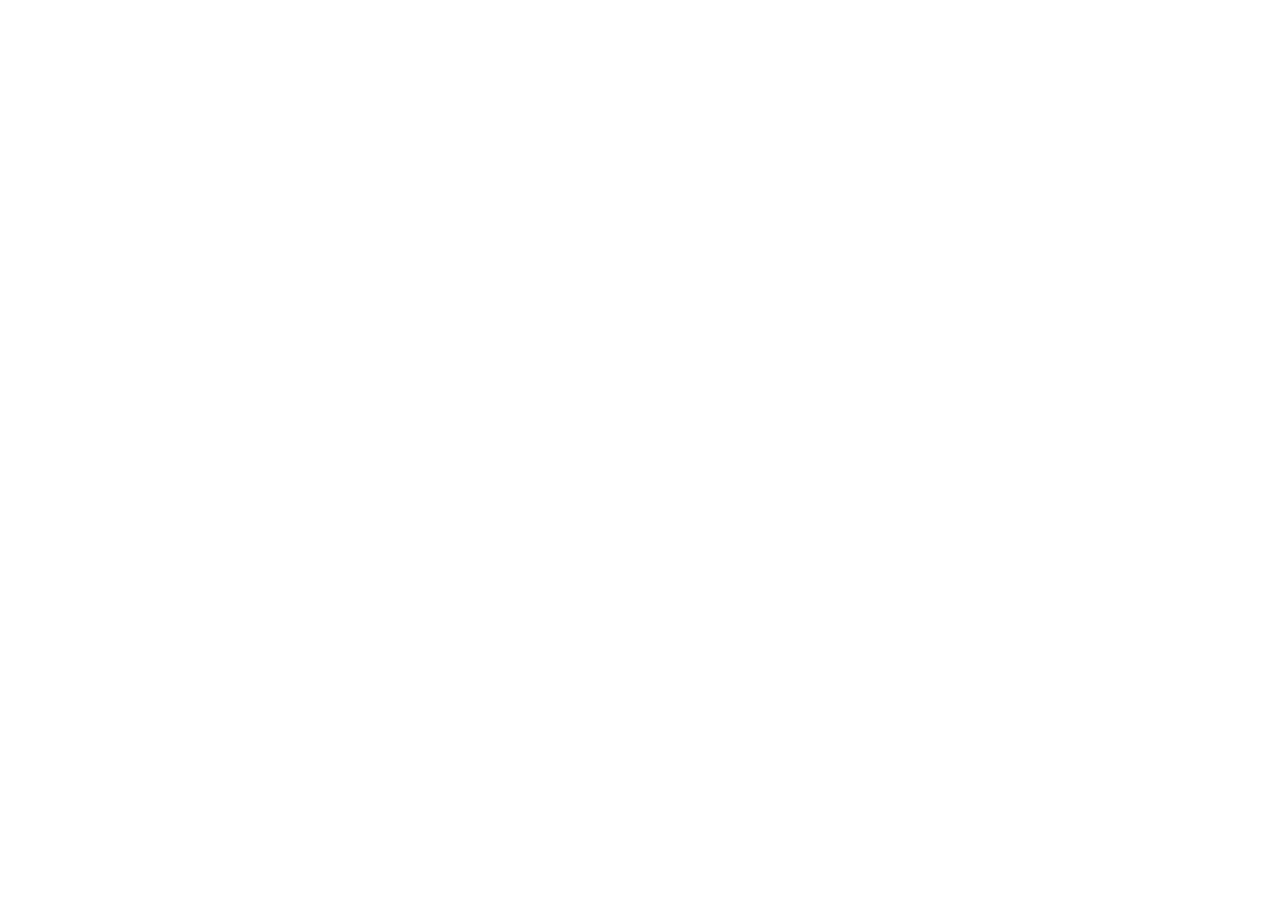
==== daitails.html @ 0fb294c4 "chore: setup project structure" ====
<!DOCTYPE html>
<html lang="fr">
<head>
    <meta charset="UTF-8">
    <meta name="viewport" content="width=device-width, initial-scale=1.0">
    <title>Document</title>
    <link rel="stylesheet" href="style.css">
</head>
<body>
 
    <script src="script.js"></script>
</body>
</html>
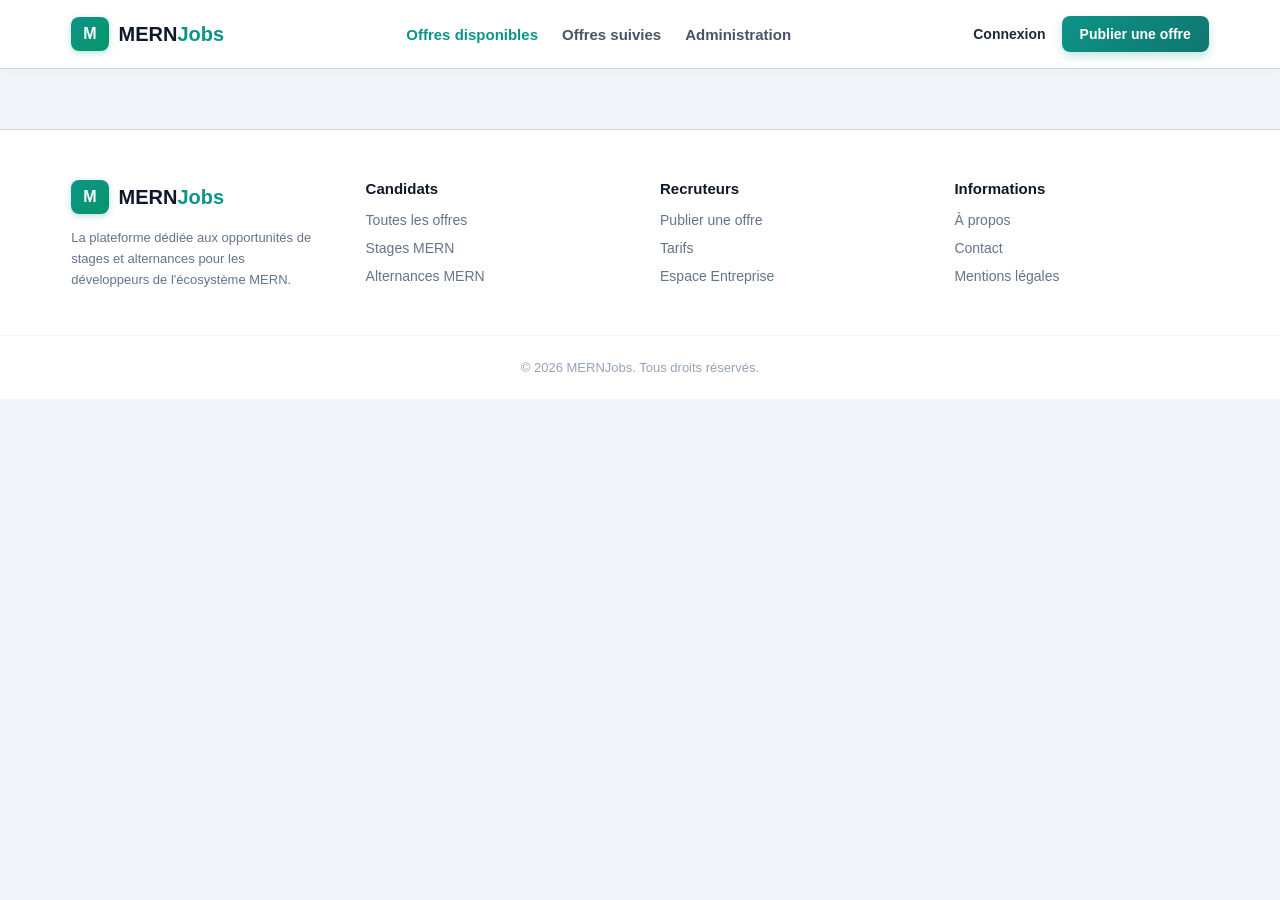
==== commit f4259a3c: "add nav and fotter to all pages" ====
--- a/daitails.html
+++ b/daitails.html
@@ -7,7 +7,62 @@
     <link rel="stylesheet" href="style.css">
 </head>
 <body>
- 
+    <header class="header">
+    <div class="container navbar">
+        <div class="logo-brand">
+            <span class="logo-icon">M</span>
+            <span class="logo-text">MERN<span>Jobs</span></span>
+        </div>
+        <nav class="nav-links">
+            <a href="/index.html" class="active">Offres disponibles</a>
+            <a href="/suivies.html">Offres suivies</a>
+            <a href="/deposer.html">Administration</a>
+        </nav>
+        <div class="nav-actions">
+            <a href="#" class="btn-link">Connexion</a>
+            <a href="#" class="btn-primary">Publier une offre</a>
+        </div>
+    </div>
+</header>
+    <main></main>
+ <footer class="footer">
+    <div class="container footer-content">
+        <div class="footer-col">
+            <div class="logo-brand">
+                <span class="logo-icon">M</span>
+                <span class="logo-text">MERN<span>Jobs</span></span>
+            </div>
+            <p class="footer-desc">La plateforme dédiée aux opportunités de stages et alternances pour les développeurs de l'écosystème MERN.</p>
+        </div>
+        <div class="footer-col">
+            <h4>Candidats</h4>
+            <ul>
+                <li><a href="#">Toutes les offres</a></li>
+                <li><a href="#">Stages MERN</a></li>
+                <li><a href="#">Alternances MERN</a></li>
+            </ul>
+        </div>
+        <div class="footer-col">
+            <h4>Recruteurs</h4>
+            <ul>
+                <li><a href="#">Publier une offre</a></li>
+                <li><a href="#">Tarifs</a></li>
+                <li><a href="#">Espace Entreprise</a></li>
+            </ul>
+        </div>
+        <div class="footer-col">
+            <h4>Informations</h4>
+            <ul>
+                <li><a href="#">À propos</a></li>
+                <li><a href="#">Contact</a></li>
+                <li><a href="#">Mentions légales</a></li>
+            </ul>
+        </div>
+    </div>
+    <div class="footer-bottom">
+        <p>© 2026 MERNJobs. Tous droits réservés.</p>
+    </div>
+</footer>
     <script src="script.js"></script>
 </body>
 </html>
--- a/style.css
+++ b/style.css
@@ -0,0 +1,484 @@
+* {
+    box-sizing: border-box;
+    margin: 0;
+    padding: 0;
+    font-family: Arial, sans-serif;
+}
+
+body {
+    background-color: #f1f5f9;
+    color: #0f172a;
+}
+
+.container {
+    width: 92%;
+    max-width: 1600px;
+    margin: 0 auto;
+    padding: 0 20px;
+}
+
+/* Navigation Header */
+.header {
+    background-color: #ffffff;
+    border-bottom: 1px solid #cbd5e1;
+    padding: 16px 0;
+    margin-bottom: 35px;
+    box-shadow: 0 2px 10px rgba(0, 0, 0, 0.03);
+}
+
+.navbar {
+    display: flex;
+    justify-content: space-between;
+    align-items: center;
+}
+
+.logo-brand {
+    display: flex;
+    align-items: center;
+    gap: 10px;
+}
+
+.logo-icon {
+    background: linear-gradient(135deg, #0d9488, #059669);
+    color: #ffffff;
+    font-weight: bold;
+    padding: 8px 12px;
+    border-radius: 8px;
+    font-size: 16px;
+    box-shadow: 0 2px 6px rgba(13, 148, 136, 0.3);
+}
+
+.logo-text {
+    font-weight: 800;
+    font-size: 20px;
+    color: #0f172a;
+}
+
+.logo-text span {
+    color: #0d9488;
+}
+
+.nav-links {
+    display: flex;
+    gap: 24px;
+}
+
+.nav-links a {
+    text-decoration: none;
+    color: #475569;
+    font-size: 15px;
+    font-weight: 600;
+    transition: color 0.2s ease;
+}
+
+.nav-links a.active, .nav-links a:hover {
+    color: #0d9488;
+}
+
+.nav-actions {
+    display: flex;
+    align-items: center;
+    gap: 16px;
+}
+
+.btn-link {
+    text-decoration: none;
+    color: #1e293b;
+    font-size: 14px;
+    font-weight: 700;
+}
+
+.btn-primary {
+    text-decoration: none;
+    background: linear-gradient(135deg, #0d9488, #0f766e);
+    color: #ffffff;
+    padding: 10px 18px;
+    border-radius: 8px;
+    font-size: 14px;
+    font-weight: bold;
+    box-shadow: 0 4px 10px rgba(13, 148, 136, 0.25);
+    transition: all 0.2s ease;
+}
+
+.btn-primary:hover {
+    background: linear-gradient(135deg, #0f766e, #115e59);
+    box-shadow: 0 6px 16px rgba(13, 148, 136, 0.35);
+    transform: translateY(-2px);
+}
+
+/* Section Principale */
+main {
+    margin-bottom: 60px;
+}
+
+h1 {
+    font-family: 'Inter', sans-serif;
+    font-size: 46px;
+    font-weight: 900;
+    letter-spacing: -1.2px;
+    line-height: 1.15;
+    margin-bottom: 28px;
+    color: #0f172a;
+    text-shadow: 0 4px 12px rgba(15, 23, 42, 0.08);
+}
+
+h1 span {
+    background: linear-gradient(135deg, #0d9488 0%, #059669 100%);
+    -webkit-background-clip: text;
+    -webkit-text-fill-color: transparent;
+    display: inline-block;
+    filter: drop-shadow(0 2px 8px rgba(13, 148, 136, 0.25));
+}
+
+/* Carte de recherche */
+.search-card {
+    background: #ffffff;
+    padding: 24px;
+    border-radius: 16px;
+    border: 1px solid #e2e8f0;
+    box-shadow: 0 8px 20px rgba(0, 0, 0, 0.04);
+    margin-bottom: 35px;
+    transition: box-shadow 0.3s ease;
+}
+
+.search-card:hover {
+    box-shadow: 0 12px 28px rgba(0, 0, 0, 0.07);
+}
+
+.inputs-row {
+    display: flex;
+    gap: 12px;
+    margin-bottom: 18px;
+}
+
+.input-group {
+    flex: 1;
+    padding: 14px 16px;
+    background-color: #f8fafc;
+    border-radius: 10px;
+    border: 1px solid #cbd5e1;
+    color: #1e293b;
+    font-size: 14px;
+    outline: none;
+}
+
+.input-group:focus {
+    border-color: #0d9488;
+    background-color: #ffffff;
+}
+
+.icon-btn {
+    width: 48px;
+    background-color: #e2e8f0;
+    border: none;
+    border-radius: 10px;
+    cursor: pointer;
+    font-size: 18px;
+    color: #334155;
+    transition: all 0.2s ease;
+}
+
+.icon-btn:hover {
+    background-color: #cbd5e1;
+    transform: rotate(180deg);
+}
+
+.tags-row {
+    display: flex;
+    align-items: center;
+    gap: 10px;
+    flex-wrap: wrap;
+    font-size: 12px;
+    font-weight: bold;
+    color: #334155;
+}
+
+.tag {
+    padding: 7px 14px;
+    border-radius: 20px;
+    background-color: #f1f5f9;
+    color: #475569;
+    text-decoration: none;
+    font-weight: 600;
+    border: 1px solid #e2e8f0;
+    transition: all 0.2s ease;
+}
+
+.tag:hover:not(.active) {
+    background-color: #e2e8f0;
+    color: #0f172a;
+    transform: translateY(-1px);
+}
+
+.tag.active {
+    background-color: #047857;
+    color: #ffffff;
+    font-weight: bold;
+    border-color: #047857;
+    box-shadow: 0 2px 8px rgba(4, 120, 87, 0.25);
+}
+
+/* En-tête de section */
+.section-header {
+    display: flex;
+    align-items: center;
+    gap: 12px;
+    margin-bottom: 24px;
+}
+
+.section-header h2 {
+    font-size: 20px;
+    color: #0f172a;
+}
+
+.badge-count {
+    background-color: #d1fae5;
+    color: #047857;
+    padding: 6px 12px;
+    border-radius: 20px;
+    font-size: 12px;
+    font-weight: 800;
+    border: 1px solid #a7f3d0;
+}
+
+/* Grille et Cartes */
+.grid {
+    display: flex;
+    flex-wrap: wrap;
+    gap: 24px;
+}
+
+.card {
+    background: #ffffff;
+    border-radius: 16px;
+    padding: 24px;
+    flex: 1 1 calc(33.333% - 24px);
+    min-width: 320px;
+    border: 1px solid #e2e8f0;
+    box-shadow: 0 4px 12px rgba(0, 0, 0, 0.03);
+    display: flex;
+    flex-direction: column;
+    justify-content: space-between;
+    transition: all 0.25s ease;
+}
+
+.card:hover {
+    transform: translateY(-5px);
+    box-shadow: 0 16px 30px rgba(0, 0, 0, 0.08);
+    border-color: #94a3b8;
+}
+
+.card-header {
+    display: flex;
+    justify-content: space-between;
+    align-items: flex-start;
+    margin-bottom: 14px;
+}
+
+.company-info {
+    display: flex;
+    gap: 12px;
+    align-items: center;
+}
+
+.logo {
+    width: 42px;
+    height: 42px;
+    background: linear-gradient(135deg, #e2e8f0, #cbd5e1);
+    border-radius: 8px;
+    display: flex;
+    align-items: center;
+    justify-content: center;
+    font-weight: 800;
+    font-size: 15px;
+    color: #1e293b;
+}
+
+.company-name {
+    font-weight: 700;
+    font-size: 15px;
+    color: #0f172a;
+}
+
+.location {
+    font-size: 12px;
+    color: #64748b;
+    margin-top: 2px;
+}
+
+.bookmark {
+    color: #94a3b8;
+    font-size: 18px;
+    cursor: pointer;
+    transition: all 0.2s ease;
+}
+
+.bookmark:hover {
+    transform: scale(1.25);
+    color: #0d9488;
+}
+
+.badges {
+    display: flex;
+    flex-wrap: wrap;
+    gap: 6px;
+    margin-bottom: 14px;
+}
+
+.badge-type {
+    background-color: #d1fae5;
+    color: #065f46;
+    font-size: 11px;
+    font-weight: 800;
+    padding: 5px 8px;
+    border-radius: 6px;
+    text-transform: uppercase;
+    border: 1px solid #a7f3d0;
+}
+
+.badge-type.orange {
+    background-color: #ffedd5;
+    color: #9a3412;
+    border-color: #fed7aa;
+}
+
+.badge-gray {
+    background-color: #f1f5f9;
+    color: #475569;
+    font-size: 11px;
+    font-weight: 600;
+    padding: 5px 8px;
+    border-radius: 6px;
+    border: 1px solid #e2e8f0;
+}
+
+.job-title {
+    font-size: 18px;
+    margin-bottom: 10px;
+    color: #0f172a;
+    transition: color 0.2s ease;
+}
+
+.card:hover .job-title {
+    color: #0d9488;
+}
+
+.job-desc {
+    font-size: 13px;
+    color: #475569;
+    line-height: 1.5;
+    margin-bottom: 18px;
+}
+
+.tech-stack {
+    display: flex;
+    gap: 6px;
+    flex-wrap: wrap;
+    margin-bottom: 22px;
+}
+
+.tech {
+    background-color: #f1f5f9;
+    border: 1px solid #cbd5e1;
+    color: #1e293b;
+    font-size: 11px;
+    padding: 4px 9px;
+    border-radius: 6px;
+    font-weight: 700;
+}
+
+.card-footer {
+    display: flex;
+    justify-content: space-between;
+    align-items: center;
+    border-top: 1px solid #f1f5f9;
+    padding-top: 14px;
+}
+
+.perk {
+    font-size: 12px;
+    color: #047857;
+    font-weight: 700;
+}
+
+.perk.orange {
+    color: #c2410c;
+}
+
+.btn-details {
+    background-color: #f1f5f9;
+    border: 1px solid #e2e8f0;
+    padding: 8px 14px;
+    border-radius: 8px;
+    font-size: 12px;
+    font-weight: 700;
+    color: #1e293b;
+    cursor: pointer;
+    transition: all 0.2s ease;
+}
+
+.btn-details:hover {
+    background-color: #0d9488;
+    color: #ffffff;
+    border-color: #0d9488;
+    box-shadow: 0 4px 10px rgba(13, 148, 136, 0.25);
+}
+
+/* Footer */
+.footer {
+    background-color: #ffffff;
+    border-top: 1px solid #cbd5e1;
+    padding-top: 50px;
+    margin-top: 60px;
+}
+
+.footer-content {
+    display: flex;
+    justify-content: space-between;
+    gap: 40px;
+    margin-bottom: 40px;
+}
+
+.footer-col {
+    flex: 1;
+}
+
+.footer-desc {
+    font-size: 13px;
+    color: #64748b;
+    margin-top: 14px;
+    line-height: 1.6;
+}
+
+.footer-col h4 {
+    font-size: 15px;
+    color: #0f172a;
+    margin-bottom: 14px;
+}
+
+.footer-col ul {
+    list-style: none;
+}
+
+.footer-col li {
+    margin-bottom: 10px;
+}
+
+.footer-col a {
+    text-decoration: none;
+    color: #64748b;
+    font-size: 14px;
+    transition: color 0.2s ease;
+}
+
+.footer-col a:hover {
+    color: #0d9488;
+}
+
+.footer-bottom {
+    border-top: 1px solid #f1f5f9;
+    padding: 24px 0;
+    text-align: center;
+    font-size: 13px;
+    color: #94a3b8;
+}
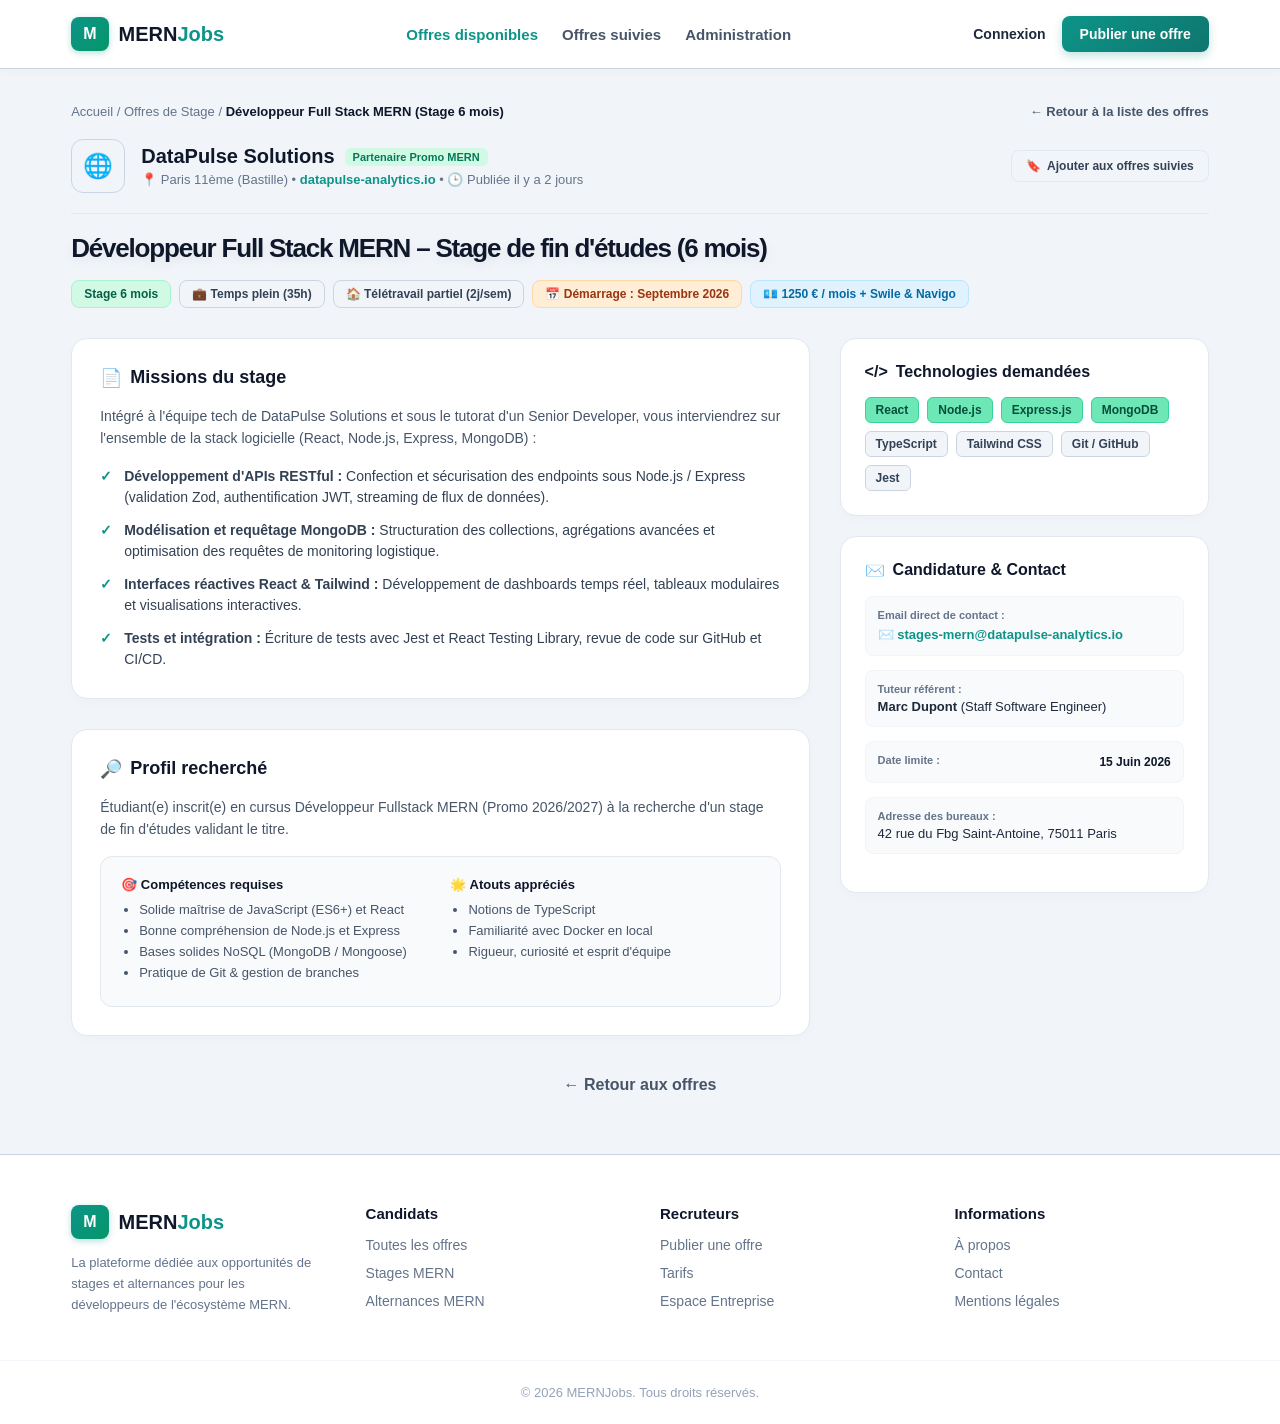
==== commit 7d5a9f20: "ajouter html et css pour daitails page" ====
--- a/daitails.html
+++ b/daitails.html
@@ -1,68 +1,195 @@
 <!DOCTYPE html>
 <html lang="fr">
+
 <head>
     <meta charset="UTF-8">
     <meta name="viewport" content="width=device-width, initial-scale=1.0">
     <title>Document</title>
     <link rel="stylesheet" href="style.css">
 </head>
+
 <body>
     <header class="header">
-    <div class="container navbar">
-        <div class="logo-brand">
-            <span class="logo-icon">M</span>
-            <span class="logo-text">MERN<span>Jobs</span></span>
-        </div>
-        <nav class="nav-links">
-            <a href="/index.html" class="active">Offres disponibles</a>
-            <a href="/suivies.html">Offres suivies</a>
-            <a href="/deposer.html">Administration</a>
-        </nav>
-        <div class="nav-actions">
-            <a href="#" class="btn-link">Connexion</a>
-            <a href="#" class="btn-primary">Publier une offre</a>
-        </div>
-    </div>
-</header>
-    <main></main>
- <footer class="footer">
-    <div class="container footer-content">
-        <div class="footer-col">
+        <div class="container navbar">
             <div class="logo-brand">
                 <span class="logo-icon">M</span>
                 <span class="logo-text">MERN<span>Jobs</span></span>
             </div>
-            <p class="footer-desc">La plateforme dédiée aux opportunités de stages et alternances pour les développeurs de l'écosystème MERN.</p>
+            <nav class="nav-links">
+                <a href="/index.html" class="active">Offres disponibles</a>
+                <a href="/suivies.html">Offres suivies</a>
+                <a href="/deposer.html">Administration</a>
+            </nav>
+            <div class="nav-actions">
+                <a href="#" class="btn-link">Connexion</a>
+                <a href="#" class="btn-primary">Publier une offre</a>
+            </div>
         </div>
-        <div class="footer-col">
-            <h4>Candidats</h4>
-            <ul>
-                <li><a href="#">Toutes les offres</a></li>
-                <li><a href="#">Stages MERN</a></li>
-                <li><a href="#">Alternances MERN</a></li>
-            </ul>
+    </header>
+    <main class="container">
+        <div class="breadcrumb-row">
+            <div class="breadcrumb">
+                <a href="/index.html">Accueil</a> / <a href="/index.html">Offres de Stage</a> / <span>Développeur Full
+                    Stack MERN (Stage 6 mois)</span>
+            </div>
+            <a href="/index.html" class="back-link">← Retour à la liste des offres</a>
         </div>
-        <div class="footer-col">
-            <h4>Recruteurs</h4>
-            <ul>
-                <li><a href="#">Publier une offre</a></li>
-                <li><a href="#">Tarifs</a></li>
-                <li><a href="#">Espace Entreprise</a></li>
-            </ul>
+
+        <div class="job-detail-header">
+            <div class="company-brand-row">
+                <div class="company-logo-large">🌐</div>
+                <div class="company-brand-info">
+                    <div class="company-title-wrap">
+                        <h2>DataPulse Solutions</h2>
+                        <span class="badge-partner">Partenaire Promo MERN</span>
+                    </div>
+                    <div class="company-meta">
+                        <span>📍 Paris 11ème (Bastille)</span> •
+                        <a href="https://datapulse-analytics.io" target="_blank">datapulse-analytics.io</a> •
+                        <span>🕒 Publiée il y a 2 jours</span>
+                    </div>
+                </div>
+            </div>
+            <button class="btn-action btn-bookmark"><span class="icon">🔖</span> Ajouter aux offres suivies</button>
         </div>
-        <div class="footer-col">
-            <h4>Informations</h4>
-            <ul>
-                <li><a href="#">À propos</a></li>
-                <li><a href="#">Contact</a></li>
-                <li><a href="#">Mentions légales</a></li>
-            </ul>
+
+        <h1 class="job-detail-title">Développeur Full Stack MERN – Stage de fin d'études (6 mois)</h1>
+        <div class="job-key-info">
+            <span class="key-badge highlight">Stage 6 mois</span>
+            <span class="key-badge">💼 Temps plein (35h)</span>
+            <span class="key-badge">🏠 Télétravail partiel (2j/sem)</span>
+            <span class="key-badge alert">📅 Démarrage : Septembre 2026</span>
+            <span class="key-badge perk">💶 1250 € / mois + Swile & Navigo</span>
         </div>
-    </div>
-    <div class="footer-bottom">
-        <p>© 2026 MERNJobs. Tous droits réservés.</p>
-    </div>
-</footer>
+
+        <div class="job-detail-grid">
+            <div class="detail-main-content">
+                <section class="detail-section">
+                    <h3><span>📄</span> Missions du stage</h3>
+                    <p class="intro-text">Intégré à l'équipe tech de DataPulse Solutions et sous le tutorat d'un Senior
+                        Developer, vous interviendrez sur l'ensemble de la stack logicielle (React, Node.js, Express,
+                        MongoDB) :</p>
+                    <ul class="missions-list">
+                        <li><strong>Développement d'APIs RESTful :</strong> Confection et sécurisation des endpoints
+                            sous Node.js / Express (validation Zod, authentification JWT, streaming de flux de données).
+                        </li>
+                        <li><strong>Modélisation et requêtage MongoDB :</strong> Structuration des collections,
+                            agrégations avancées et optimisation des requêtes de monitoring logistique.</li>
+                        <li><strong>Interfaces réactives React & Tailwind :</strong> Développement de dashboards temps
+                            réel, tableaux modulaires et visualisations interactives.</li>
+                        <li><strong>Tests et intégration :</strong> Écriture de tests avec Jest et React Testing
+                            Library, revue de code sur GitHub et CI/CD.</li>
+                    </ul>
+                </section>
+
+                <section class="detail-section">
+                    <h3><span>🔎</span> Profil recherché</h3>
+                    <p class="intro-text">Étudiant(e) inscrit(e) en cursus Développeur Fullstack MERN (Promo 2026/2027)
+                        à la recherche d'un stage de fin d'études validant le titre.</p>
+                    <div class="requirements-box">
+                        <div class="req-col">
+                            <h4>🎯 Compétences requises</h4>
+                            <ul>
+                                <li>Solide maîtrise de JavaScript (ES6+) et React</li>
+                                <li>Bonne compréhension de Node.js et Express</li>
+                                <li>Bases solides NoSQL (MongoDB / Mongoose)</li>
+                                <li>Pratique de Git & gestion de branches</li>
+                            </ul>
+                        </div>
+                        <div class="req-col">
+                            <h4>🌟 Atouts appréciés</h4>
+                            <ul>
+                                <li>Notions de TypeScript</li>
+                                <li>Familiarité avec Docker en local</li>
+                                <li>Rigueur, curiosité et esprit d'équipe</li>
+                            </ul>
+                        </div>
+                    </div>
+                </section>
+            </div>
+
+            <aside class="detail-sidebar">
+                <div class="sidebar-card">
+                    <h3><span>&lt;/&gt;</span> Technologies demandées</h3>
+                    <div class="tech-tags">
+                        <span class="tech-tag primary">React</span>
+                        <span class="tech-tag primary">Node.js</span>
+                        <span class="tech-tag primary">Express.js</span>
+                        <span class="tech-tag primary">MongoDB</span>
+                        <span class="tech-tag">TypeScript</span>
+                        <span class="tech-tag">Tailwind CSS</span>
+                        <span class="tech-tag">Git / GitHub</span>
+                        <span class="tech-tag">Jest</span>
+                    </div>
+                </div>
+
+                <div class="sidebar-card">
+                    <h3><span>✉️</span> Candidature & Contact</h3>
+                    <div class="contact-info-block">
+                        <span class="info-label">Email direct de contact :</span>
+                        <a href="mailto:stages-mern@datapulse-analytics.io" class="contact-email">✉️
+                            stages-mern@datapulse-analytics.io</a>
+                    </div>
+                    <div class="contact-info-block">
+                        <span class="info-label">Tuteur référent :</span>
+                        <p class="contact-text"><strong>Marc Dupont</strong> (Staff Software Engineer)</p>
+                    </div>
+                    <div class="contact-info-block flex-between">
+                        <span class="info-label">Date limite :</span>
+                        <span class="date-limit">15 Juin 2026</span>
+                    </div>
+                    <div class="contact-info-block">
+                        <span class="info-label">Adresse des bureaux :</span>
+                        <p class="contact-text">42 rue du Fbg Saint-Antoine, 75011 Paris</p>
+                    </div>
+                </div>
+            </aside>
+        </div>
+
+        <div class="bottom-back-wrapper">
+            <a href="/index.html" class="back-link">← Retour aux offres</a>
+        </div>
+    </main>
+    <footer class="footer">
+        <div class="container footer-content">
+            <div class="footer-col">
+                <div class="logo-brand">
+                    <span class="logo-icon">M</span>
+                    <span class="logo-text">MERN<span>Jobs</span></span>
+                </div>
+                <p class="footer-desc">La plateforme dédiée aux opportunités de stages et alternances pour les
+                    développeurs de l'écosystème MERN.</p>
+            </div>
+            <div class="footer-col">
+                <h4>Candidats</h4>
+                <ul>
+                    <li><a href="#">Toutes les offres</a></li>
+                    <li><a href="#">Stages MERN</a></li>
+                    <li><a href="#">Alternances MERN</a></li>
+                </ul>
+            </div>
+            <div class="footer-col">
+                <h4>Recruteurs</h4>
+                <ul>
+                    <li><a href="#">Publier une offre</a></li>
+                    <li><a href="#">Tarifs</a></li>
+                    <li><a href="#">Espace Entreprise</a></li>
+                </ul>
+            </div>
+            <div class="footer-col">
+                <h4>Informations</h4>
+                <ul>
+                    <li><a href="#">À propos</a></li>
+                    <li><a href="#">Contact</a></li>
+                    <li><a href="#">Mentions légales</a></li>
+                </ul>
+            </div>
+        </div>
+        <div class="footer-bottom">
+            <p>© 2026 MERNJobs. Tous droits réservés.</p>
+        </div>
+    </footer>
     <script src="script.js"></script>
 </body>
+
 </html>
--- a/style.css
+++ b/style.css
@@ -17,7 +17,6 @@
     padding: 0 20px;
 }
 
-/* Navigation Header */
 .header {
     background-color: #ffffff;
     border-bottom: 1px solid #cbd5e1;
@@ -481,4 +480,623 @@
     text-align: center;
     font-size: 13px;
     color: #94a3b8;
+}
+/* page  suivies */
+.page-badge {
+    color: #047857;
+    font-size: 11px;
+    font-weight: 800;
+    letter-spacing: 0.5px;
+    margin-bottom: 8px;
+}
+
+.subtitle {
+    color: #64748b;
+    font-size: 15px;
+    margin-top: -18px;
+    margin-bottom: 30px;
+}
+
+.saved-jobs-list {
+    display: flex;
+    flex-direction: column;
+    gap: 16px;
+}
+
+.saved-card {
+    background: #ffffff;
+    border-radius: 12px;
+    padding: 20px 24px;
+    border: 1px solid #e2e8f0;
+    box-shadow: 0 4px 12px rgba(0, 0, 0, 0.03);
+    display: flex;
+    justify-content: space-between;
+    align-items: center;
+    transition: all 0.25s ease;
+}
+
+.saved-card:hover {
+    transform: translateY(-2px);
+    box-shadow: 0 10px 24px rgba(0, 0, 0, 0.06);
+    border-color: #cbd5e1;
+}
+
+.saved-card-left {
+    display: flex;
+    gap: 20px;
+    align-items: flex-start;
+}
+
+.saved-card-content {
+    display: flex;
+    flex-direction: column;
+    gap: 8px;
+}
+
+.title-row {
+    display: flex;
+    align-items: center;
+    gap: 12px;
+}
+
+.job-title-list {
+    font-size: 18px;
+    font-weight: 800;
+    color: #0f172a;
+}
+
+.meta-row {
+    font-size: 13px;
+    color: #64748b;
+}
+
+.meta-row strong {
+    color: #1e293b;
+}
+
+.saved-card-content .tech-stack {
+    margin-bottom: 0;
+    margin-top: 4px;
+}
+
+.saved-card-actions {
+    display: flex;
+    gap: 10px;
+}
+
+.btn-action {
+    background-color: #f1f5f9;
+    border: 1px solid #e2e8f0;
+    padding: 8px 14px;
+    border-radius: 8px;
+    font-size: 12px;
+    font-weight: 700;
+    color: #334155;
+    cursor: pointer;
+    display: flex;
+    align-items: center;
+    gap: 6px;
+    transition: all 0.2s ease;
+}
+
+.btn-action:hover {
+    background-color: #e2e8f0;
+    color: #0f172a;
+    transform: translateY(-1px);
+    box-shadow: 0 2px 6px rgba(0, 0, 0, 0.05);
+}
+/* Page Administration */
+.admin-header {
+    display: flex;
+    justify-content: space-between;
+    align-items: flex-start;
+    margin-bottom: 24px;
+}
+
+.btn-create {
+    display: flex;
+    align-items: center;
+    gap: 8px;
+    padding: 12px 20px;
+    font-size: 14px;
+}
+
+.admin-card {
+    background: #ffffff;
+    border-radius: 16px;
+    border: 1px solid #e2e8f0;
+    box-shadow: 0 4px 20px rgba(0, 0, 0, 0.03);
+    padding: 24px;
+}
+
+/* Filtres Administration */
+.admin-filter-bar {
+    display: flex;
+    justify-content: space-between;
+    align-items: center;
+    gap: 16px;
+    margin-bottom: 24px;
+}
+
+.search-input-wrapper {
+    position: relative;
+    flex: 1;
+    max-width: 480px;
+}
+
+.search-icon {
+    position: absolute;
+    left: 14px;
+    top: 50%;
+    transform: translateY(-50%);
+    font-size: 14px;
+    color: #94a3b8;
+}
+
+.admin-search-input {
+    width: 100%;
+    padding: 10px 14px 10px 38px;
+    background-color: #f8fafc;
+    border: 1px solid #cbd5e1;
+    border-radius: 8px;
+    font-size: 13px;
+    outline: none;
+    transition: all 0.2s ease;
+}
+
+.admin-search-input:focus {
+    background-color: #ffffff;
+    border-color: #0d9488;
+    box-shadow: 0 0 0 3px rgba(13, 148, 136, 0.1);
+}
+
+.filter-tabs {
+    display: flex;
+    background-color: #f1f5f9;
+    padding: 4px;
+    border-radius: 8px;
+    gap: 4px;
+}
+
+.tab-btn {
+    border: none;
+    background: transparent;
+    padding: 8px 14px;
+    font-size: 13px;
+    font-weight: 600;
+    color: #64748b;
+    border-radius: 6px;
+    cursor: pointer;
+    transition: all 0.2s ease;
+}
+
+.tab-btn.active {
+    background-color: #0d9488;
+    color: #ffffff;
+    box-shadow: 0 2px 6px rgba(13, 148, 136, 0.25);
+}
+
+/* Data Table */
+.table-responsive {
+    overflow-x: auto;
+}
+
+.admin-table {
+    width: 100%;
+    border-collapse: collapse;
+    text-align: left;
+}
+
+.admin-table th {
+    font-size: 11px;
+    font-weight: 800;
+    color: #64748b;
+    letter-spacing: 0.5px;
+    padding: 12px 16px;
+    border-bottom: 2px solid #f1f5f9;
+}
+
+.admin-table td {
+    padding: 16px;
+    border-bottom: 1px solid #f1f5f9;
+    vertical-align: middle;
+}
+
+.admin-table tbody tr {
+    transition: background-color 0.15s ease;
+}
+
+.admin-table tbody tr:hover {
+    background-color: #f8fafc;
+}
+
+.company-name, .job-role {
+    font-weight: 700;
+    font-size: 14px;
+    color: #0f172a;
+}
+
+.company-sub, .job-sub {
+    font-size: 12px;
+    color: #64748b;
+    margin-top: 2px;
+}
+
+.loc-text, .date-text {
+    font-size: 13px;
+    color: #475569;
+}
+
+.tech-stack-mini {
+    display: flex;
+    gap: 4px;
+    flex-wrap: wrap;
+}
+
+.tech-stack-mini span {
+    background-color: #f1f5f9;
+    border: 1px solid #e2e8f0;
+    color: #334155;
+    font-size: 10px;
+    font-weight: 700;
+    padding: 3px 6px;
+    border-radius: 4px;
+}
+
+.action-buttons {
+    display: flex;
+    gap: 6px;
+    justify-content: flex-end;
+}
+
+.btn-icon-action {
+    background: transparent;
+    border: 1px solid #e2e8f0;
+    border-radius: 6px;
+    width: 32px;
+    height: 32px;
+    display: flex;
+    align-items: center;
+    justify-content: center;
+    cursor: pointer;
+    font-size: 13px;
+    transition: all 0.2s ease;
+}
+
+.btn-icon-action:hover {
+    background-color: #f1f5f9;
+    border-color: #cbd5e1;
+
+}
+
+.btn-icon-action.delete:hover {
+    background-color: #fef2f2;
+    border-color: #fca5a5;
+    color: #dc2626;
+}
+
+.text-right {
+    text-align: right;
+}
+/* Page Détail Offre */
+.breadcrumb-row {
+    display: flex;
+    justify-content: space-between;
+    align-items: center;
+    margin-bottom: 20px;
+    font-size: 13px;
+}
+
+.breadcrumb {
+    color: #64748b;
+}
+
+.breadcrumb a {
+    color: #64748b;
+    text-decoration: none;
+}
+
+.breadcrumb a:hover {
+    color: #0d9488;
+}
+
+.breadcrumb span {
+    color: #0f172a;
+    font-weight: 600;
+}
+
+.back-link {
+    color: #475569;
+    text-decoration: none;
+    font-weight: 700;
+    transition: color 0.2s ease;
+}
+
+.back-link:hover {
+    color: #0d9488;
+}
+
+/* Header de la Fiche */
+.job-detail-header {
+    display: flex;
+    justify-content: space-between;
+    align-items: center;
+    padding-bottom: 20px;
+    border-bottom: 1px solid #e2e8f0;
+    margin-bottom: 20px;
+}
+
+.company-brand-row {
+    display: flex;
+    gap: 16px;
+    align-items: center;
+}
+
+.company-logo-large {
+    width: 54px;
+    height: 54px;
+    background: #f1f5f9;
+    border: 1px solid #cbd5e1;
+    border-radius: 12px;
+    display: flex;
+    align-items: center;
+    justify-content: center;
+    font-size: 24px;
+}
+
+.company-title-wrap {
+    display: flex;
+    align-items: center;
+    gap: 10px;
+}
+
+.company-title-wrap h2 {
+    font-size: 20px;
+    color: #0f172a;
+}
+
+.badge-partner {
+    background-color: #d1fae5;
+    color: #047857;
+    font-size: 11px;
+    font-weight: 800;
+    padding: 3px 8px;
+    border-radius: 6px;
+}
+
+.company-meta {
+    font-size: 13px;
+    color: #64748b;
+    margin-top: 4px;
+}
+
+.company-meta a {
+    color: #0d9488;
+    text-decoration: none;
+    font-weight: 600;
+}
+
+/* Badges Informations Clés */
+.job-detail-title {
+    font-size: 26px;
+    font-weight: 900;
+    margin-bottom: 16px;
+    color: #0f172a;
+}
+
+.job-key-info {
+    display: flex;
+    flex-wrap: wrap;
+    gap: 8px;
+    margin-bottom: 30px;
+}
+
+.key-badge {
+    background-color: #f1f5f9;
+    border: 1px solid #cbd5e1;
+    color: #334155;
+    font-size: 12px;
+    font-weight: 700;
+    padding: 6px 12px;
+    border-radius: 8px;
+}
+
+.key-badge.highlight {
+    background-color: #d1fae5;
+    color: #065f46;
+    border-color: #a7f3d0;
+}
+
+.key-badge.alert {
+    background-color: #ffedd5;
+    color: #9a3412;
+    border-color: #fed7aa;
+}
+
+.key-badge.perk {
+    background-color: #e0f2fe;
+    color: #0369a1;
+    border-color: #bae6fd;
+}
+
+/* Layout Grille Principal */
+.job-detail-grid {
+    display: grid;
+    grid-template-columns: 2fr 1fr;
+    gap: 30px;
+}
+
+.detail-main-content {
+    display: flex;
+    flex-direction: column;
+    gap: 30px;
+}
+
+.detail-section {
+    background: #ffffff;
+    padding: 28px;
+    border-radius: 16px;
+    border: 1px solid #e2e8f0;
+    box-shadow: 0 4px 12px rgba(0, 0, 0, 0.02);
+}
+
+.detail-section h3 {
+    font-size: 18px;
+    color: #0f172a;
+    margin-bottom: 16px;
+    display: flex;
+    align-items: center;
+    gap: 8px;
+}
+
+.intro-text {
+    font-size: 14px;
+    color: #475569;
+    line-height: 1.6;
+    margin-bottom: 16px;
+}
+
+.missions-list {
+    list-style: none;
+    display: flex;
+    flex-direction: column;
+    gap: 12px;
+}
+
+.missions-list li {
+    font-size: 14px;
+    color: #334155;
+    line-height: 1.5;
+    position: relative;
+    padding-left: 24px;
+}
+
+.missions-list li::before {
+    content: "✓";
+    position: absolute;
+    left: 0;
+    color: #0d9488;
+    font-weight: bold;
+}
+
+/* Box Exigences et Atouts */
+.requirements-box {
+    display: grid;
+    grid-template-columns: 1fr 1fr;
+    gap: 20px;
+    background-color: #f8fafc;
+    padding: 20px;
+    border-radius: 12px;
+    border: 1px solid #e2e8f0;
+    margin-top: 16px;
+}
+
+.req-col h4 {
+    font-size: 13px;
+    color: #0f172a;
+    margin-bottom: 10px;
+}
+
+.req-col ul {
+    list-style-type: disc;
+    padding-left: 18px;
+    font-size: 13px;
+    color: #475569;
+}
+
+.req-col li {
+    margin-bottom: 6px;
+}
+
+/* Sidebar Droite */
+.detail-sidebar {
+    display: flex;
+    flex-direction: column;
+    gap: 20px;
+}
+
+.sidebar-card {
+    background: #ffffff;
+    padding: 24px;
+    border-radius: 16px;
+    border: 1px solid #e2e8f0;
+    box-shadow: 0 4px 12px rgba(0, 0, 0, 0.02);
+}
+
+.sidebar-card h3 {
+    font-size: 16px;
+    color: #0f172a;
+    margin-bottom: 16px;
+    display: flex;
+    align-items: center;
+    gap: 8px;
+}
+
+.tech-tags {
+    display: flex;
+    flex-wrap: wrap;
+    gap: 8px;
+}
+
+.tech-tag {
+    background-color: #f1f5f9;
+    border: 1px solid #cbd5e1;
+    color: #334155;
+    font-size: 12px;
+    font-weight: 700;
+    padding: 5px 10px;
+    border-radius: 6px;
+}
+
+.tech-tag.primary {
+    background-color: #6ee7b7;
+    border-color: #34d399;
+    color: #064e3b;
+}
+
+/* Cartes Contact Sidebar */
+.contact-info-block {
+    margin-bottom: 14px;
+    background-color: #f8fafc;
+    padding: 12px;
+    border-radius: 8px;
+    border: 1px solid #f1f5f9;
+}
+
+.contact-info-block.flex-between {
+    display: flex;
+    justify-content: space-between;
+    align-items: center;
+}
+
+.info-label {
+    display: block;
+    font-size: 11px;
+    color: #64748b;
+    font-weight: 700;
+    margin-bottom: 4px;
+}
+
+.contact-email {
+    color: #0d9488;
+    text-decoration: none;
+    font-weight: 700;
+    font-size: 13px;
+    word-break: break-all;
+}
+
+.contact-text {
+    font-size: 13px;
+    color: #1e293b;
+}
+
+.date-limit {
+    font-size: 12px;
+    font-weight: 800;
+    color: #0f172a;
+}
+
+.bottom-back-wrapper {
+    margin-top: 40px;
+    text-align: center;
 }
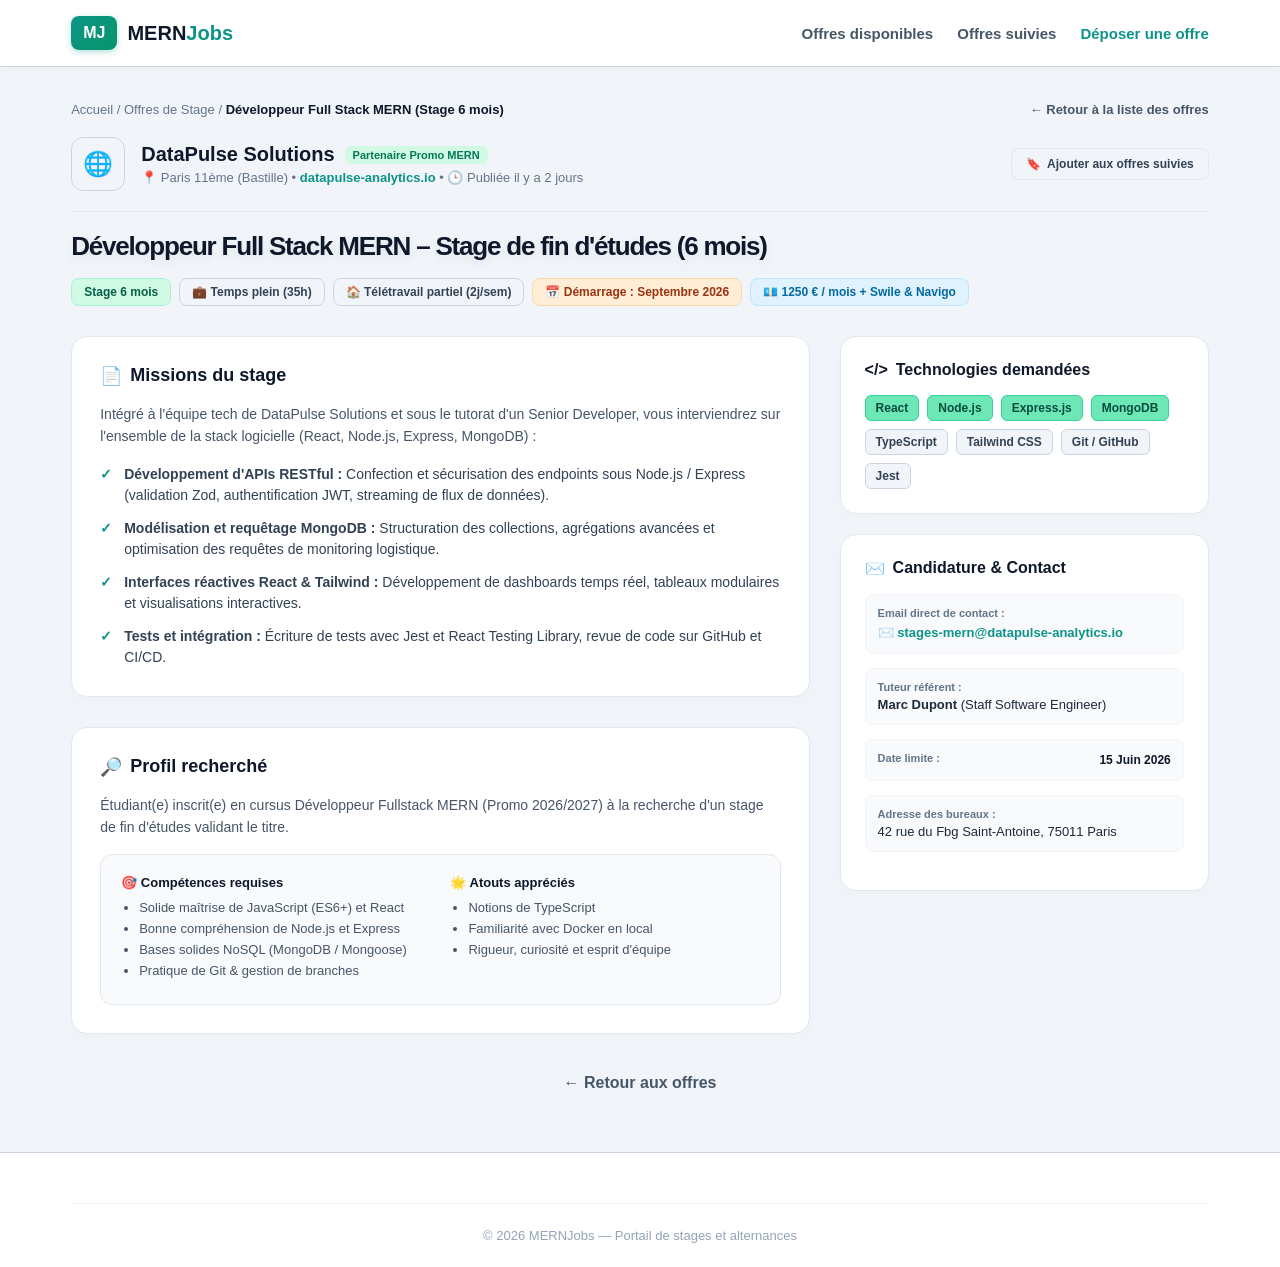
==== commit a3a2ac55: "fix: fix navigation for respensivity" ====
--- a/daitails.html
+++ b/daitails.html
@@ -9,21 +9,19 @@
 </head>
 
 <body>
-    <header class="header">
+     <header class="header">
         <div class="container navbar">
             <div class="logo-brand">
-                <span class="logo-icon">M</span>
-                <span class="logo-text">MERN<span>Jobs</span></span>
+                <div class="logo-icon">MJ</div>
+                <div class="logo-text">
+                    MERN<span>Jobs</span>
+                </div>
             </div>
             <nav class="nav-links">
-                <a href="/index.html" class="active">Offres disponibles</a>
-                <a href="/suivies.html">Offres suivies</a>
-                <a href="/deposer.html">Administration</a>
+                <a href="index.html">Offres disponibles</a>
+                <a href="suivies.html">Offres suivies</a>
+                <a href="deposer.html" class="active">Déposer une offre</a>
             </nav>
-            <div class="nav-actions">
-                <a href="#" class="btn-link">Connexion</a>
-                <a href="#" class="btn-primary">Publier une offre</a>
-            </div>
         </div>
     </header>
     <main class="container">
@@ -150,45 +148,29 @@
             <a href="/index.html" class="back-link">← Retour aux offres</a>
         </div>
     </main>
+    <!-- Footer -->
     <footer class="footer">
-        <div class="container footer-content">
-            <div class="footer-col">
-                <div class="logo-brand">
-                    <span class="logo-icon">M</span>
-                    <span class="logo-text">MERN<span>Jobs</span></span>
-                </div>
-                <p class="footer-desc">La plateforme dédiée aux opportunités de stages et alternances pour les
-                    développeurs de l'écosystème MERN.</p>
-            </div>
-            <div class="footer-col">
-                <h4>Candidats</h4>
-                <ul>
-                    <li><a href="#">Toutes les offres</a></li>
-                    <li><a href="#">Stages MERN</a></li>
-                    <li><a href="#">Alternances MERN</a></li>
-                </ul>
-            </div>
-            <div class="footer-col">
-                <h4>Recruteurs</h4>
-                <ul>
-                    <li><a href="#">Publier une offre</a></li>
-                    <li><a href="#">Tarifs</a></li>
-                    <li><a href="#">Espace Entreprise</a></li>
-                </ul>
-            </div>
-            <div class="footer-col">
-                <h4>Informations</h4>
-                <ul>
-                    <li><a href="#">À propos</a></li>
-                    <li><a href="#">Contact</a></li>
-                    <li><a href="#">Mentions légales</a></li>
-                </ul>
+        <div class="container">
+            <div class="footer-bottom">
+                © 2026 MERNJobs — Portail de stages et alternances
             </div>
         </div>
-        <div class="footer-bottom">
-            <p>© 2026 MERNJobs. Tous droits réservés.</p>
-        </div>
     </footer>
+    <!-- Navigation mobile -->
+    <nav class="mobile-bottom-nav">
+        <a href="index.html" class="mobile-nav-item">
+            <span class="mobile-nav-icon">⌂</span>
+            Offres
+        </a>
+        <a href="offres-suivies.html" class="mobile-nav-item">
+            <span class="mobile-nav-icon">♡</span>
+            Suivies
+        </a>
+        <a href="deposer-offre.html" class="mobile-nav-item active">
+            <span class="mobile-nav-icon">＋</span>
+            Déposer
+        </a>
+    </nav>
     <script src="script.js"></script>
 </body>
 
--- a/style.css
+++ b/style.css
@@ -72,37 +72,6 @@
 
 .nav-links a.active, .nav-links a:hover {
     color: #0d9488;
-}
-
-.nav-actions {
-    display: flex;
-    align-items: center;
-    gap: 16px;
-}
-
-.btn-link {
-    text-decoration: none;
-    color: #1e293b;
-    font-size: 14px;
-    font-weight: 700;
-}
-
-.btn-primary {
-    text-decoration: none;
-    background: linear-gradient(135deg, #0d9488, #0f766e);
-    color: #ffffff;
-    padding: 10px 18px;
-    border-radius: 8px;
-    font-size: 14px;
-    font-weight: bold;
-    box-shadow: 0 4px 10px rgba(13, 148, 136, 0.25);
-    transition: all 0.2s ease;
-}
-
-.btn-primary:hover {
-    background: linear-gradient(135deg, #0f766e, #115e59);
-    box-shadow: 0 6px 16px rgba(13, 148, 136, 0.35);
-    transform: translateY(-2px);
 }
 
 /* Section Principale */
@@ -431,49 +400,6 @@
     margin-top: 60px;
 }
 
-.footer-content {
-    display: flex;
-    justify-content: space-between;
-    gap: 40px;
-    margin-bottom: 40px;
-}
-
-.footer-col {
-    flex: 1;
-}
-
-.footer-desc {
-    font-size: 13px;
-    color: #64748b;
-    margin-top: 14px;
-    line-height: 1.6;
-}
-
-.footer-col h4 {
-    font-size: 15px;
-    color: #0f172a;
-    margin-bottom: 14px;
-}
-
-.footer-col ul {
-    list-style: none;
-}
-
-.footer-col li {
-    margin-bottom: 10px;
-}
-
-.footer-col a {
-    text-decoration: none;
-    color: #64748b;
-    font-size: 14px;
-    transition: color 0.2s ease;
-}
-
-.footer-col a:hover {
-    color: #0d9488;
-}
-
 .footer-bottom {
     border-top: 1px solid #f1f5f9;
     padding: 24px 0;
@@ -481,7 +407,6 @@
     font-size: 13px;
     color: #94a3b8;
 }
-/* page  suivies */
 .page-badge {
     color: #047857;
     font-size: 11px;
@@ -489,20 +414,17 @@
     letter-spacing: 0.5px;
     margin-bottom: 8px;
 }
-
 .subtitle {
     color: #64748b;
     font-size: 15px;
     margin-top: -18px;
     margin-bottom: 30px;
 }
-
 .saved-jobs-list {
     display: flex;
     flex-direction: column;
     gap: 16px;
 }
-
 .saved-card {
     background: #ffffff;
     border-radius: 12px;
@@ -514,56 +436,46 @@
     align-items: center;
     transition: all 0.25s ease;
 }
-
 .saved-card:hover {
     transform: translateY(-2px);
     box-shadow: 0 10px 24px rgba(0, 0, 0, 0.06);
     border-color: #cbd5e1;
 }
-
 .saved-card-left {
     display: flex;
     gap: 20px;
     align-items: flex-start;
 }
-
 .saved-card-content {
     display: flex;
     flex-direction: column;
     gap: 8px;
 }
-
 .title-row {
     display: flex;
     align-items: center;
     gap: 12px;
 }
-
 .job-title-list {
     font-size: 18px;
     font-weight: 800;
     color: #0f172a;
 }
-
 .meta-row {
     font-size: 13px;
     color: #64748b;
 }
-
 .meta-row strong {
     color: #1e293b;
 }
-
 .saved-card-content .tech-stack {
     margin-bottom: 0;
     margin-top: 4px;
 }
-
 .saved-card-actions {
     display: flex;
     gap: 10px;
 }
-
 .btn-action {
     background-color: #f1f5f9;
     border: 1px solid #e2e8f0;
@@ -578,207 +490,13 @@
     gap: 6px;
     transition: all 0.2s ease;
 }
-
 .btn-action:hover {
     background-color: #e2e8f0;
     color: #0f172a;
     transform: translateY(-1px);
     box-shadow: 0 2px 6px rgba(0, 0, 0, 0.05);
 }
-/* Page Administration */
-.admin-header {
-    display: flex;
-    justify-content: space-between;
-    align-items: flex-start;
-    margin-bottom: 24px;
-}
-
-.btn-create {
-    display: flex;
-    align-items: center;
-    gap: 8px;
-    padding: 12px 20px;
-    font-size: 14px;
-}
-
-.admin-card {
-    background: #ffffff;
-    border-radius: 16px;
-    border: 1px solid #e2e8f0;
-    box-shadow: 0 4px 20px rgba(0, 0, 0, 0.03);
-    padding: 24px;
-}
-
-/* Filtres Administration */
-.admin-filter-bar {
-    display: flex;
-    justify-content: space-between;
-    align-items: center;
-    gap: 16px;
-    margin-bottom: 24px;
-}
-
-.search-input-wrapper {
-    position: relative;
-    flex: 1;
-    max-width: 480px;
-}
-
-.search-icon {
-    position: absolute;
-    left: 14px;
-    top: 50%;
-    transform: translateY(-50%);
-    font-size: 14px;
-    color: #94a3b8;
-}
-
-.admin-search-input {
-    width: 100%;
-    padding: 10px 14px 10px 38px;
-    background-color: #f8fafc;
-    border: 1px solid #cbd5e1;
-    border-radius: 8px;
-    font-size: 13px;
-    outline: none;
-    transition: all 0.2s ease;
-}
-
-.admin-search-input:focus {
-    background-color: #ffffff;
-    border-color: #0d9488;
-    box-shadow: 0 0 0 3px rgba(13, 148, 136, 0.1);
-}
-
-.filter-tabs {
-    display: flex;
-    background-color: #f1f5f9;
-    padding: 4px;
-    border-radius: 8px;
-    gap: 4px;
-}
-
-.tab-btn {
-    border: none;
-    background: transparent;
-    padding: 8px 14px;
-    font-size: 13px;
-    font-weight: 600;
-    color: #64748b;
-    border-radius: 6px;
-    cursor: pointer;
-    transition: all 0.2s ease;
-}
-
-.tab-btn.active {
-    background-color: #0d9488;
-    color: #ffffff;
-    box-shadow: 0 2px 6px rgba(13, 148, 136, 0.25);
-}
-
-/* Data Table */
-.table-responsive {
-    overflow-x: auto;
-}
-
-.admin-table {
-    width: 100%;
-    border-collapse: collapse;
-    text-align: left;
-}
-
-.admin-table th {
-    font-size: 11px;
-    font-weight: 800;
-    color: #64748b;
-    letter-spacing: 0.5px;
-    padding: 12px 16px;
-    border-bottom: 2px solid #f1f5f9;
-}
-
-.admin-table td {
-    padding: 16px;
-    border-bottom: 1px solid #f1f5f9;
-    vertical-align: middle;
-}
-
-.admin-table tbody tr {
-    transition: background-color 0.15s ease;
-}
-
-.admin-table tbody tr:hover {
-    background-color: #f8fafc;
-}
-
-.company-name, .job-role {
-    font-weight: 700;
-    font-size: 14px;
-    color: #0f172a;
-}
-
-.company-sub, .job-sub {
-    font-size: 12px;
-    color: #64748b;
-    margin-top: 2px;
-}
-
-.loc-text, .date-text {
-    font-size: 13px;
-    color: #475569;
-}
-
-.tech-stack-mini {
-    display: flex;
-    gap: 4px;
-    flex-wrap: wrap;
-}
-
-.tech-stack-mini span {
-    background-color: #f1f5f9;
-    border: 1px solid #e2e8f0;
-    color: #334155;
-    font-size: 10px;
-    font-weight: 700;
-    padding: 3px 6px;
-    border-radius: 4px;
-}
-
-.action-buttons {
-    display: flex;
-    gap: 6px;
-    justify-content: flex-end;
-}
-
-.btn-icon-action {
-    background: transparent;
-    border: 1px solid #e2e8f0;
-    border-radius: 6px;
-    width: 32px;
-    height: 32px;
-    display: flex;
-    align-items: center;
-    justify-content: center;
-    cursor: pointer;
-    font-size: 13px;
-    transition: all 0.2s ease;
-}
-
-.btn-icon-action:hover {
-    background-color: #f1f5f9;
-    border-color: #cbd5e1;
-
-}
-
-.btn-icon-action.delete:hover {
-    background-color: #fef2f2;
-    border-color: #fca5a5;
-    color: #dc2626;
-}
-
-.text-right {
-    text-align: right;
-}
-/* Page Détail Offre */
+
 .breadcrumb-row {
     display: flex;
     justify-content: space-between;
@@ -786,37 +504,29 @@
     margin-bottom: 20px;
     font-size: 13px;
 }
-
 .breadcrumb {
     color: #64748b;
 }
-
 .breadcrumb a {
     color: #64748b;
     text-decoration: none;
 }
-
 .breadcrumb a:hover {
     color: #0d9488;
 }
-
 .breadcrumb span {
     color: #0f172a;
     font-weight: 600;
 }
-
 .back-link {
     color: #475569;
     text-decoration: none;
     font-weight: 700;
     transition: color 0.2s ease;
 }
-
 .back-link:hover {
     color: #0d9488;
 }
-
-/* Header de la Fiche */
 .job-detail-header {
     display: flex;
     justify-content: space-between;
@@ -825,13 +535,11 @@
     border-bottom: 1px solid #e2e8f0;
     margin-bottom: 20px;
 }
-
 .company-brand-row {
     display: flex;
     gap: 16px;
     align-items: center;
 }
-
 .company-logo-large {
     width: 54px;
     height: 54px;
@@ -843,18 +551,15 @@
     justify-content: center;
     font-size: 24px;
 }
-
 .company-title-wrap {
     display: flex;
     align-items: center;
     gap: 10px;
 }
-
 .company-title-wrap h2 {
     font-size: 20px;
     color: #0f172a;
 }
-
 .badge-partner {
     background-color: #d1fae5;
     color: #047857;
@@ -863,34 +568,29 @@
     padding: 3px 8px;
     border-radius: 6px;
 }
-
 .company-meta {
     font-size: 13px;
     color: #64748b;
     margin-top: 4px;
 }
-
 .company-meta a {
     color: #0d9488;
     text-decoration: none;
     font-weight: 600;
 }
 
-/* Badges Informations Clés */
 .job-detail-title {
     font-size: 26px;
     font-weight: 900;
     margin-bottom: 16px;
     color: #0f172a;
 }
-
 .job-key-info {
     display: flex;
     flex-wrap: wrap;
     gap: 8px;
     margin-bottom: 30px;
 }
-
 .key-badge {
     background-color: #f1f5f9;
     border: 1px solid #cbd5e1;
@@ -900,38 +600,32 @@
     padding: 6px 12px;
     border-radius: 8px;
 }
-
 .key-badge.highlight {
     background-color: #d1fae5;
     color: #065f46;
     border-color: #a7f3d0;
 }
-
 .key-badge.alert {
     background-color: #ffedd5;
     color: #9a3412;
     border-color: #fed7aa;
 }
-
 .key-badge.perk {
     background-color: #e0f2fe;
     color: #0369a1;
     border-color: #bae6fd;
 }
 
-/* Layout Grille Principal */
 .job-detail-grid {
     display: grid;
     grid-template-columns: 2fr 1fr;
     gap: 30px;
 }
-
 .detail-main-content {
     display: flex;
     flex-direction: column;
     gap: 30px;
 }
-
 .detail-section {
     background: #ffffff;
     padding: 28px;
@@ -939,7 +633,6 @@
     border: 1px solid #e2e8f0;
     box-shadow: 0 4px 12px rgba(0, 0, 0, 0.02);
 }
-
 .detail-section h3 {
     font-size: 18px;
     color: #0f172a;
@@ -948,7 +641,6 @@
     align-items: center;
     gap: 8px;
 }
-
 .intro-text {
     font-size: 14px;
     color: #475569;
@@ -962,7 +654,6 @@
     flex-direction: column;
     gap: 12px;
 }
-
 .missions-list li {
     font-size: 14px;
     color: #334155;
@@ -970,7 +661,6 @@
     position: relative;
     padding-left: 24px;
 }
-
 .missions-list li::before {
     content: "✓";
     position: absolute;
@@ -978,8 +668,6 @@
     color: #0d9488;
     font-weight: bold;
 }
-
-/* Box Exigences et Atouts */
 .requirements-box {
     display: grid;
     grid-template-columns: 1fr 1fr;
@@ -990,31 +678,26 @@
     border: 1px solid #e2e8f0;
     margin-top: 16px;
 }
-
 .req-col h4 {
     font-size: 13px;
     color: #0f172a;
     margin-bottom: 10px;
 }
-
 .req-col ul {
     list-style-type: disc;
     padding-left: 18px;
     font-size: 13px;
     color: #475569;
 }
-
 .req-col li {
     margin-bottom: 6px;
 }
 
-/* Sidebar Droite */
 .detail-sidebar {
     display: flex;
     flex-direction: column;
     gap: 20px;
 }
-
 .sidebar-card {
     background: #ffffff;
     padding: 24px;
@@ -1022,7 +705,6 @@
     border: 1px solid #e2e8f0;
     box-shadow: 0 4px 12px rgba(0, 0, 0, 0.02);
 }
-
 .sidebar-card h3 {
     font-size: 16px;
     color: #0f172a;
@@ -1031,13 +713,11 @@
     align-items: center;
     gap: 8px;
 }
-
 .tech-tags {
     display: flex;
     flex-wrap: wrap;
     gap: 8px;
 }
-
 .tech-tag {
     background-color: #f1f5f9;
     border: 1px solid #cbd5e1;
@@ -1047,14 +727,12 @@
     padding: 5px 10px;
     border-radius: 6px;
 }
-
 .tech-tag.primary {
     background-color: #6ee7b7;
     border-color: #34d399;
     color: #064e3b;
 }
 
-/* Cartes Contact Sidebar */
 .contact-info-block {
     margin-bottom: 14px;
     background-color: #f8fafc;
@@ -1062,13 +740,11 @@
     border-radius: 8px;
     border: 1px solid #f1f5f9;
 }
-
 .contact-info-block.flex-between {
     display: flex;
     justify-content: space-between;
     align-items: center;
 }
-
 .info-label {
     display: block;
     font-size: 11px;
@@ -1076,7 +752,6 @@
     font-weight: 700;
     margin-bottom: 4px;
 }
-
 .contact-email {
     color: #0d9488;
     text-decoration: none;
@@ -1084,19 +759,119 @@
     font-size: 13px;
     word-break: break-all;
 }
-
 .contact-text {
     font-size: 13px;
     color: #1e293b;
 }
-
 .date-limit {
     font-size: 12px;
     font-weight: 800;
     color: #0f172a;
 }
-
 .bottom-back-wrapper {
     margin-top: 40px;
     text-align: center;
+}
+
+.mobile-bottom-nav {
+    display: none;
+}
+
+@media (max-width: 992px) {
+    .nav-links {
+        display: none;
+    }
+    .header {
+        margin-bottom: 20px;
+        padding: 12px 0;
+    }
+    .mobile-bottom-nav {
+        display: flex;
+        justify-content: space-around;
+        align-items: center;
+        position: fixed;
+        bottom: 0;
+        left: 0;
+        right: 0;
+        height: 64px;
+        background-color: #ffffff;
+        border-top: 1px solid #e2e8f0;
+        box-shadow: 0 -4px 12px rgba(0, 0, 0, 0.05);
+        z-index: 1000;
+        padding: 0 10px;
+    }
+    .mobile-nav-item {
+        display: flex;
+        flex-direction: column;
+        align-items: center;
+        justify-content: center;
+        text-decoration: none;
+        color: #64748b;
+        font-size: 11px;
+        font-weight: 700;
+        gap: 3px;
+        flex: 1;
+        height: 100%;
+        transition: color 0.2s ease;
+    }
+    .mobile-nav-icon {
+        font-size: 20px;
+    }
+    .mobile-nav-item.active {
+        color: #0d9488;
+    }
+
+    body {
+        padding-bottom: 75px;
+    }
+    .grid {
+        flex-direction: column;
+        gap: 16px;
+    }
+    .card {
+        width: 100%;
+        min-width: 100%;
+    }
+    .job-detail-grid {
+        grid-template-columns: 1fr;
+        gap: 20px;
+    }
+    .requirements-box {
+        grid-template-columns: 1fr;
+    }
+    .saved-card {
+        flex-direction: column;
+        align-items: flex-start;
+        gap: 16px;
+    }
+    .saved-card-actions {
+        width: 100%;
+        justify-content: flex-end;
+        border-top: 1px solid #f1f5f9;
+        padding-top: 12px;
+    }
+}
+@media (max-width: 576px) {
+    h1 {
+        font-size: 32px;
+    }
+
+    .job-detail-title {
+        font-size: 22px;
+    }
+    .inputs-row {
+        flex-direction: column;
+    }
+    .icon-btn {
+        width: 100%;
+        height: 44px;
+    }
+    .job-detail-header {
+        flex-direction: column;
+        align-items: flex-start;
+        gap: 16px;
+    }
+    .btn-bookmark {
+        width: 100%;
+    }
 }
